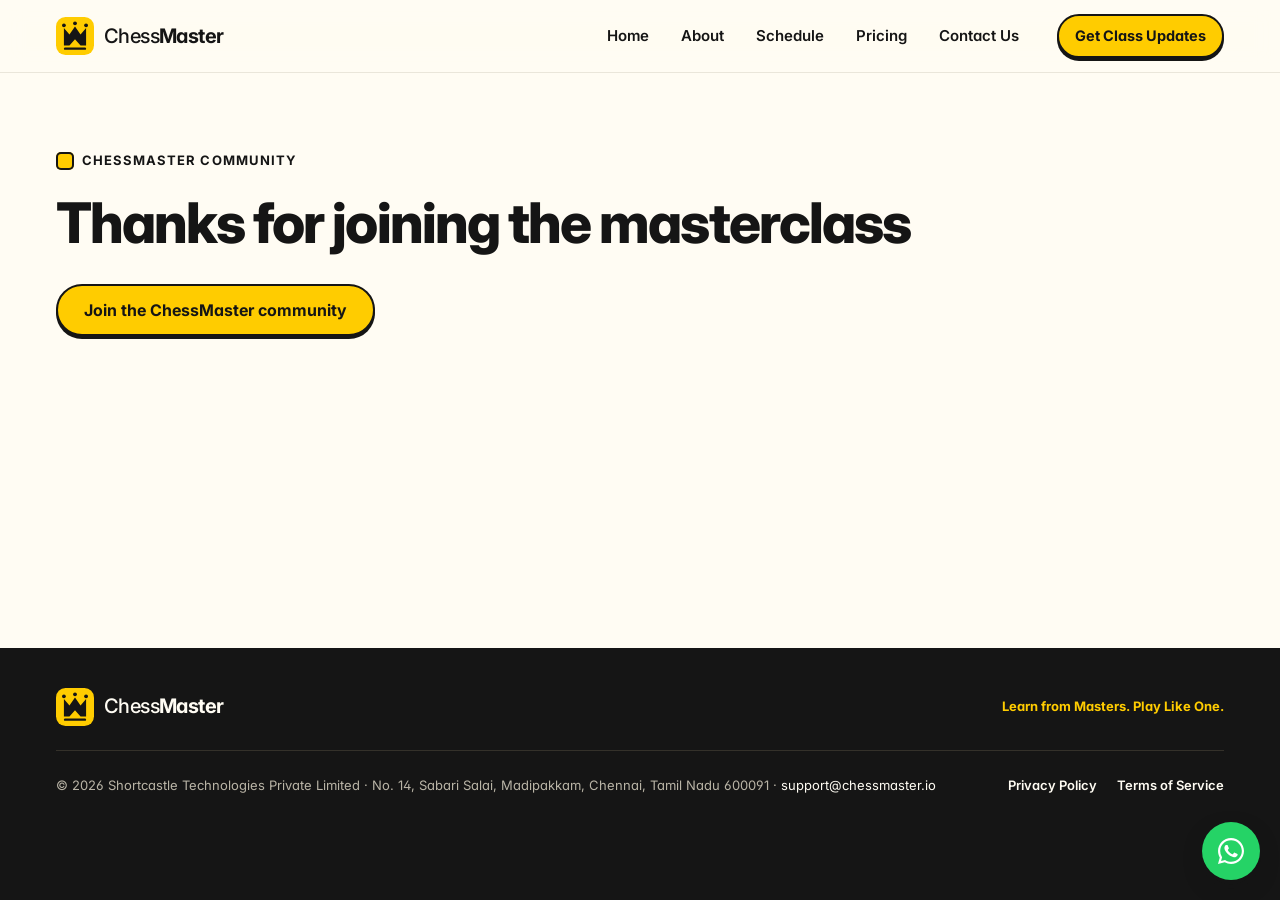
==== community.html @ 60ce81c1 "Add /community placeholder page - community.html, served at /community: "Thanks for joining the   ma" ====
<!doctype html>
<html lang="en">
<head>
<meta charset="utf-8">
<meta name="viewport" content="width=device-width, initial-scale=1, viewport-fit=cover">
<title>ChessMaster Community | ChessMaster</title>
<meta name="description" content="Thanks for joining the ChessMaster masterclass. Join the ChessMaster community on WhatsApp.">
<link rel="canonical" href="https://chessmaster.io/community">
<link rel="icon" href="data:image/svg+xml,%3Csvg xmlns='http://www.w3.org/2000/svg' viewBox='0 0 48 48'%3E%3Crect width='48' height='48' rx='12' fill='%23FFCC00'/%3E%3Cpath d='M10 36V14l7 8 7-10 7 10 7-8v22h-7l-7-8-7 8z' fill='%23151515'/%3E%3Ccircle cx='10' cy='10.5' r='2.4' fill='%23151515'/%3E%3Ccircle cx='24' cy='8' r='2.4' fill='%23151515'/%3E%3Ccircle cx='38' cy='10.5' r='2.4' fill='%23151515'/%3E%3Crect x='10' y='38.5' width='28' height='3' rx='1.5' fill='%23151515'/%3E%3C/svg%3E">
<link rel="preconnect" href="https://fonts.googleapis.com">
<link rel="preconnect" href="https://fonts.gstatic.com" crossorigin>
<link rel="stylesheet" href="https://fonts.googleapis.com/css2?family=Inter:wght@400;500;600;700;800&display=swap">
<link rel="stylesheet" href="/legal.css">
</head>
<body>
<header class="site">
  <div class="wrap hbar">
    <a class="brand" href="/" aria-label="ChessMaster home"><svg viewBox="0 0 48 48" aria-hidden="true"><rect width="48" height="48" rx="12" fill="#FFCC00"/><path d="M10 36V14l7 8 7-10 7 10 7-8v22h-7l-7-8-7 8z" fill="#151515"/><circle cx="10" cy="10.5" r="2.4" fill="#151515"/><circle cx="24" cy="8" r="2.4" fill="#151515"/><circle cx="38" cy="10.5" r="2.4" fill="#151515"/><rect x="10" y="38.5" width="28" height="3" rx="1.5" fill="#151515"/></svg><span><em>Chess</em><b>Master</b></span></a>
    <nav class="main" aria-label="Primary"><a href="/#home">Home</a><a href="/#about">About</a><a href="/#schedule">Schedule</a><a href="/#pricing">Pricing</a><a href="/#contact">Contact Us</a></nav>
    <a class="btn" href="/#schedule">Get Class Updates</a>
  </div>
</header>

<main class="wrap doc community">
  <span class="eyebrow">ChessMaster community</span>
  <h1>Thanks for joining the masterclass</h1>
  <!-- Ved: add the full content here (recording details etc.). -->
  <p class="cta"><a class="btn" href="https://chat.whatsapp.com/IRnLJjsMxNgCzK7AJ3evYm" target="_blank" rel="noopener">Join the ChessMaster community</a></p>
</main>

<footer class="site">
  <div class="wrap">
    <div class="fbrand"><a class="brand" href="/"><svg viewBox="0 0 48 48" aria-hidden="true"><rect width="48" height="48" rx="12" fill="#FFCC00"/><path d="M10 36V14l7 8 7-10 7 10 7-8v22h-7l-7-8-7 8z" fill="#151515"/><circle cx="10" cy="10.5" r="2.4" fill="#151515"/><circle cx="24" cy="8" r="2.4" fill="#151515"/><circle cx="38" cy="10.5" r="2.4" fill="#151515"/><rect x="10" y="38.5" width="28" height="3" rx="1.5" fill="#151515"/></svg><span><em>Chess</em><b>Master</b></span></a><span class="tag">Learn from Masters. Play Like One.</span></div>
    <div class="fbottom">
      <span>© 2026 Shortcastle Technologies Private Limited · No. 14, Sabari Salai, Madipakkam, Chennai, Tamil Nadu 600091 · <a href="mailto:support@chessmaster.io">support@chessmaster.io</a></span>
      <span class="flinks"><a href="/privacy">Privacy Policy</a><a href="/terms">Terms of Service</a></span>
    </div>
  </div>
</footer>
<a class="wa-fab" href="https://wa.me/13642058191" target="_blank" rel="noopener" aria-label="Chat with us on WhatsApp" title="Chat with us on WhatsApp"><svg viewBox="0 0 32 32" aria-hidden="true"><path fill="currentColor" d="M16.04 3C8.86 3 3.03 8.82 3.03 16c0 2.3.6 4.53 1.74 6.5L3 29l6.68-1.75A12.95 12.95 0 0 0 16.04 29C23.2 29 29 23.18 29 16S23.2 3 16.04 3Zm0 23.8c-1.98 0-3.92-.53-5.61-1.54l-.4-.24-3.97 1.04 1.06-3.86-.26-.4A10.76 10.76 0 0 1 5.2 16c0-5.97 4.86-10.83 10.84-10.83 5.97 0 10.8 4.86 10.8 10.83 0 5.98-4.83 10.8-10.8 10.8Zm5.94-8.1c-.33-.16-1.93-.95-2.23-1.06-.3-.11-.52-.16-.73.17-.22.32-.84 1.05-1.03 1.27-.19.22-.38.24-.71.08-.33-.16-1.38-.51-2.62-1.62-.97-.86-1.62-1.93-1.81-2.25-.19-.33-.02-.5.14-.66.15-.15.33-.38.49-.57.16-.19.22-.33.33-.55.11-.22.05-.41-.03-.57-.08-.16-.73-1.77-1.01-2.42-.26-.64-.53-.55-.73-.56h-.62c-.22 0-.57.08-.87.41-.3.33-1.14 1.11-1.14 2.71 0 1.6 1.17 3.14 1.33 3.36.16.22 2.3 3.5 5.56 4.91.78.34 1.38.54 1.86.69.78.25 1.49.21 2.05.13.63-.09 1.93-.79 2.2-1.55.27-.76.27-1.42.19-1.55-.08-.14-.3-.22-.62-.38Z"/></svg></a>
</body>
</html>
---- legal.css ----
/* Shared styles for the standalone legal pages (/privacy, /terms). Tokens match index.html. */
:root{
  --y:#FFCC00; --ink:#151515; --bg:#FFFCF3; --bg2:#FFF3C4; --card:#FFFFFF; --fg:#151515; --muted:#5E5B54; --line:#EAE6DA;
  --band:#151515; --band-fg:#FFFCF3; --band-muted:#B9B4A6; --band-line:#34312A;
  --font:'Inter',ui-sans-serif,system-ui,-apple-system,'Segoe UI',Roboto,Arial,sans-serif;
  --cap:.8125rem;
  color-scheme:light;
  --gut:max(16px,env(safe-area-inset-left,0px));
}
*,*::before,*::after{box-sizing:border-box}
html,body{overflow-x:clip}
html{scroll-behavior:smooth;scroll-padding-top:88px}
body{margin:0;background:var(--bg);color:var(--fg);font-family:var(--font);font-size:clamp(1rem,.96rem + .2vw,1.0625rem);line-height:1.65;-webkit-font-smoothing:antialiased;font-feature-settings:"cv11","ss01"}
h1,h2,h3{margin:0;line-height:1.1;letter-spacing:-.025em;text-wrap:balance;font-weight:800}
p{margin:0}
a{color:inherit}
:focus-visible{outline:3px solid var(--y);outline-offset:2px;box-shadow:0 0 0 5px var(--ink);border-radius:6px}
.wrap{max-width:1200px;margin-inline:auto;padding-left:var(--gut);padding-right:max(16px,env(safe-area-inset-right,0px))}

/* Header */
header.site{position:sticky;top:0;z-index:50;background:color-mix(in srgb,var(--bg) 88%,transparent);backdrop-filter:saturate(1.4) blur(12px);-webkit-backdrop-filter:saturate(1.4) blur(12px);border-bottom:1px solid var(--line)}
.hbar{display:flex;align-items:center;gap:24px;height:72px}
.brand{display:inline-flex;align-items:center;gap:10px;text-decoration:none;font-weight:800;font-size:1.25rem;letter-spacing:-.03em}
.brand svg{width:38px;height:38px;flex:none}
.brand em{font-style:normal;font-weight:500}
nav.main{display:flex;gap:4px;margin-left:auto}
nav.main a{text-decoration:none;font-weight:600;font-size:.9375rem;padding:10px 14px;border-radius:999px}
nav.main a:hover{background:var(--bg2)}
.btn{display:inline-flex;align-items:center;justify-content:center;min-height:44px;padding:0 16px;border-radius:999px;font-weight:700;font-size:.9063rem;text-decoration:none;border:2px solid var(--ink);background:var(--y);color:var(--ink);box-shadow:0 3px 0 var(--ink);white-space:nowrap;transition:transform .18s,box-shadow .18s}
.btn:hover{transform:translateY(-2px);box-shadow:0 5px 0 var(--ink)}
@media (max-width:960px){nav.main{display:none}.hbar .btn{margin-left:auto}}
@media (max-width:420px){.hbar .btn{padding:0 12px;font-size:.8438rem}}

/* Document */
.doc{padding-block:clamp(40px,6vw,80px) clamp(24px,4vw,48px)}
.eyebrow{display:inline-flex;align-items:center;gap:8px;font-size:var(--cap);font-weight:700;letter-spacing:.08em;text-transform:uppercase}
.eyebrow::before{content:"";width:18px;height:18px;border-radius:5px;background:var(--y);box-shadow:inset 0 0 0 2px var(--ink)}
.doc h1{font-size:clamp(2.25rem,1.5rem + 3vw,3.5rem);letter-spacing:-.035em;line-height:1.04;margin-top:16px}
.doc .lead{color:var(--muted);font-size:1.0625rem;max-width:62ch;margin-top:16px}
.doc .updated{font-size:var(--cap);color:var(--muted);margin-top:12px}
.dgrid{display:grid;grid-template-columns:240px minmax(0,1fr);gap:clamp(32px,5vw,64px);margin-top:clamp(32px,4vw,56px);align-items:start}
.toc{position:sticky;top:96px;font-size:.875rem}
.toc b{display:block;font-size:.75rem;letter-spacing:.1em;text-transform:uppercase;margin-bottom:10px}
.toc ol{margin:0;padding:0 0 0 18px;display:grid;gap:6px;color:var(--muted)}
.toc a{text-decoration:none}
.toc a:hover{color:var(--fg);text-decoration:underline}
.body{max-width:72ch}
.body section{padding-bottom:28px;margin-bottom:28px;border-bottom:1px solid var(--line)}
.body section:last-child{border-bottom:0}
.body h2{font-size:clamp(1.3125rem,1.2rem + .5vw,1.625rem);margin-bottom:12px}
.body p+p,.body p+ul,.body ul+p{margin-top:12px}
.body ul{margin:0;padding-left:22px;display:grid;gap:6px}
.body a{text-decoration-thickness:1px;text-underline-offset:3px}
.body address{font-style:normal}
.card{background:var(--card);border:1px solid var(--line);border-radius:16px;padding:16px 20px;margin-top:12px}
.todo{background:var(--bg2);border:2px dashed var(--ink);border-radius:16px;padding:16px 20px}
.todo b{display:block;margin-bottom:4px}
@media (max-width:860px){.dgrid{grid-template-columns:1fr}.toc{position:static;background:var(--card);border:1px solid var(--line);border-radius:16px;padding:16px 20px}}

/* Footer */
footer.site{background:var(--band);color:var(--band-fg);margin-top:clamp(40px,6vw,80px);padding-block:40px calc(104px + env(safe-area-inset-bottom,0px))}
.fbottom{display:flex;flex-wrap:wrap;justify-content:space-between;align-items:center;gap:12px 24px;font-size:.8125rem;color:var(--band-muted)}
.fbottom a{color:var(--band-fg);text-decoration:none}
.fbottom a:hover{color:var(--y)}
.flinks{display:flex;gap:20px;font-weight:600}
.fbrand{display:flex;justify-content:space-between;flex-wrap:wrap;gap:16px;align-items:center;padding-bottom:24px;margin-bottom:24px;border-bottom:1px solid var(--band-line)}
.fbrand .brand{color:var(--band-fg)}
.fbrand .tag{color:var(--y);font-weight:700;font-size:.8125rem}

/* Floating WhatsApp button (same as index.html) */
.wa-fab{position:fixed;right:max(20px,env(safe-area-inset-right,0px));bottom:calc(20px + env(safe-area-inset-bottom,0px));z-index:45;width:58px;height:58px;border-radius:50%;display:grid;place-items:center;background:#25D366;color:#fff;box-shadow:0 8px 24px -6px rgba(21,21,21,.45);transition:transform .2s,box-shadow .2s}
.wa-fab svg{width:32px;height:32px}
.wa-fab:hover{transform:scale(1.07)}
.wa-fab:focus-visible{outline:3px solid var(--ink);outline-offset:3px}
@media (max-width:520px){.wa-fab{width:52px;height:52px;right:16px;bottom:calc(16px + env(safe-area-inset-bottom,0px))}.wa-fab svg{width:28px;height:28px}}
@media print{header.site,.wa-fab,.toc,footer.site .fbrand{display:none}footer.site{background:none;color:#000}.fbottom,.fbottom a{color:#000}}

/* /community: placeholder content area */
.community .cta{margin-top:32px}
.community .btn{min-height:52px;padding:0 26px;font-size:1rem}
/* Short page: keep the footer at the bottom of the screen */
body:has(main.community){display:flex;flex-direction:column;min-height:100vh;min-height:100svh}
main.community{flex:1 0 auto;width:100%}
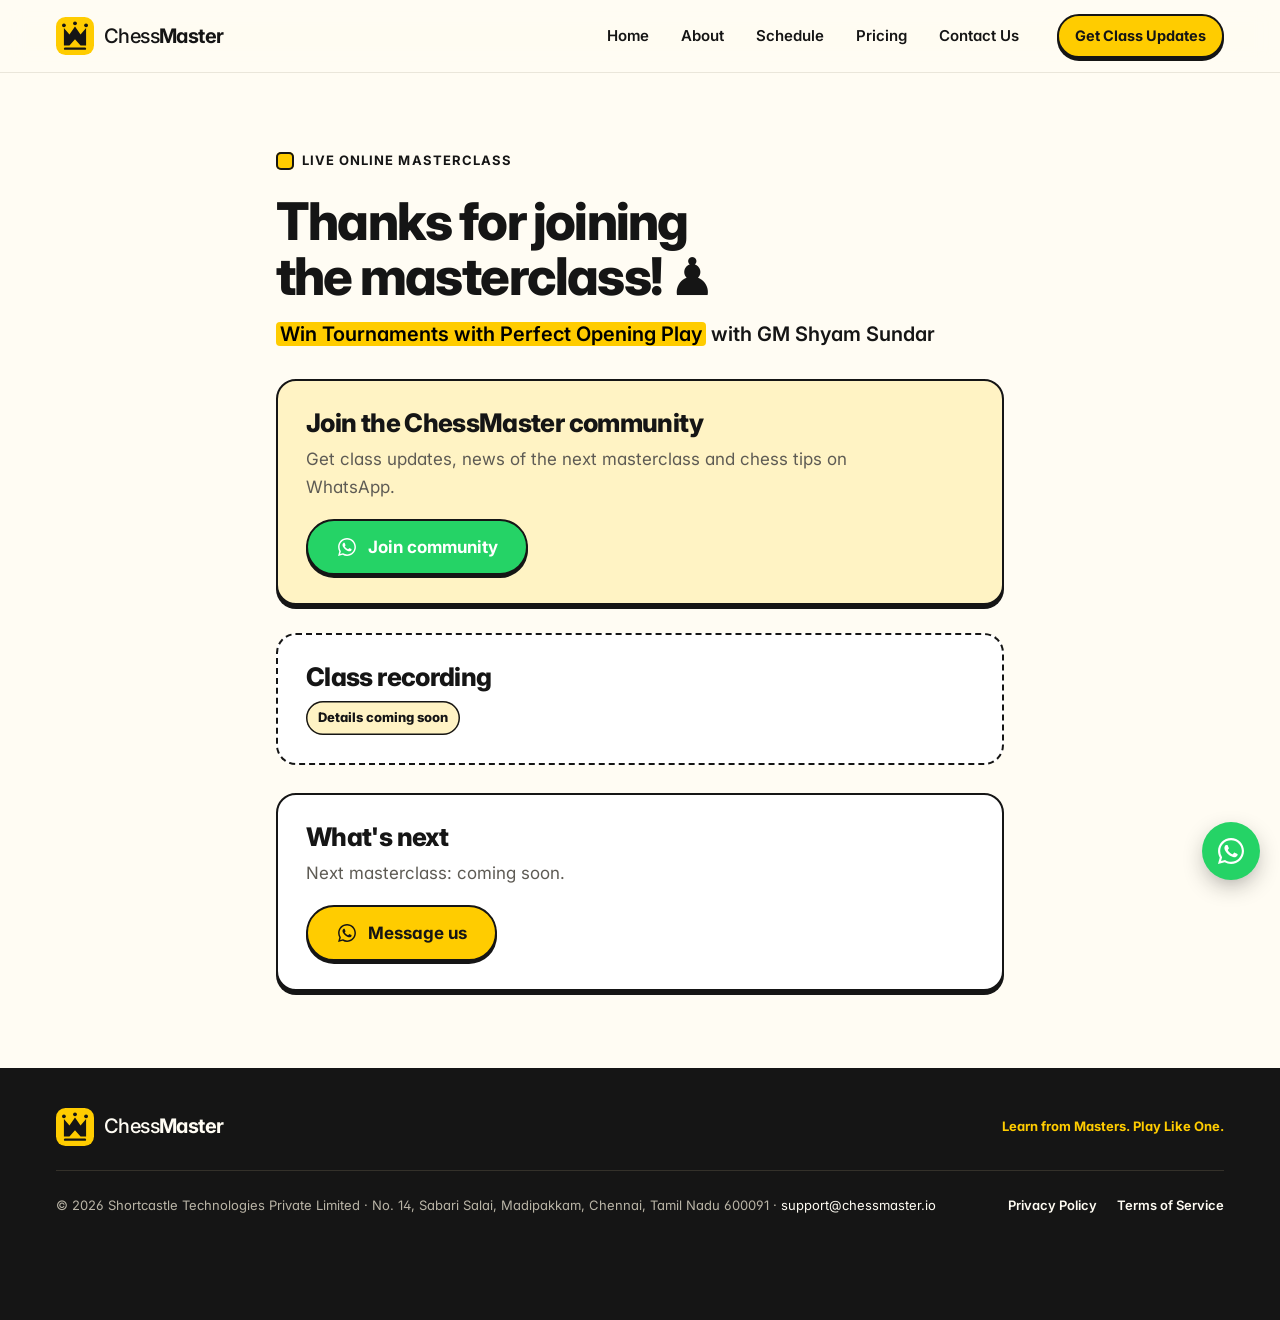
==== commit 250fd07b: "Add /community: post-masterclass page (join WhatsApp community, recording placeholder, what's next) " ====
--- a/community.html
+++ b/community.html
@@ -3,14 +3,32 @@
 <head>
 <meta charset="utf-8">
 <meta name="viewport" content="width=device-width, initial-scale=1, viewport-fit=cover">
-<title>ChessMaster Community | ChessMaster</title>
-<meta name="description" content="Thanks for joining the ChessMaster masterclass. Join the ChessMaster community on WhatsApp.">
+<title>Thanks for joining | ChessMaster</title>
+<meta name="description" content="Thanks for joining GM Shyam Sundar's masterclass. Join the ChessMaster community on WhatsApp.">
+<meta name="robots" content="noindex">
 <link rel="canonical" href="https://chessmaster.io/community">
 <link rel="icon" href="data:image/svg+xml,%3Csvg xmlns='http://www.w3.org/2000/svg' viewBox='0 0 48 48'%3E%3Crect width='48' height='48' rx='12' fill='%23FFCC00'/%3E%3Cpath d='M10 36V14l7 8 7-10 7 10 7-8v22h-7l-7-8-7 8z' fill='%23151515'/%3E%3Ccircle cx='10' cy='10.5' r='2.4' fill='%23151515'/%3E%3Ccircle cx='24' cy='8' r='2.4' fill='%23151515'/%3E%3Ccircle cx='38' cy='10.5' r='2.4' fill='%23151515'/%3E%3Crect x='10' y='38.5' width='28' height='3' rx='1.5' fill='%23151515'/%3E%3C/svg%3E">
 <link rel="preconnect" href="https://fonts.googleapis.com">
 <link rel="preconnect" href="https://fonts.gstatic.com" crossorigin>
 <link rel="stylesheet" href="https://fonts.googleapis.com/css2?family=Inter:wght@400;500;600;700;800&display=swap">
 <link rel="stylesheet" href="/legal.css">
+<style>
+.cm{padding-block:clamp(40px,6vw,80px) 0;display:grid;gap:clamp(20px,3vw,28px);max-width:760px}
+.cm h1{font-size:clamp(2.125rem,1.4rem + 3vw,3.25rem);letter-spacing:-.035em;line-height:1.06;margin-top:16px}
+.cm .sub{font-size:clamp(1.0625rem,1rem + .4vw,1.25rem);font-weight:600;margin-top:14px}
+.cm .sub mark{background:var(--y);padding:0 .2em;border-radius:4px}
+.box{background:var(--card);border:2px solid var(--ink);border-radius:20px;box-shadow:0 4px 0 var(--ink);padding:clamp(20px,3vw,28px)}
+.box h2{font-size:clamp(1.3125rem,1.2rem + .5vw,1.625rem)}
+.box p{color:var(--muted);margin-top:8px;max-width:56ch}
+.box .btn{margin-top:18px}
+.box.main{background:var(--bg2)}
+.btn.big{min-height:56px;padding:0 28px;font-size:1.0625rem;gap:10px}
+.btn.big svg{width:22px;height:22px}
+.btn.wa{background:#25D366;color:#fff}
+.box.soon{border-style:dashed;box-shadow:none}
+.pill{display:inline-block;margin-top:10px;font-size:.8125rem;font-weight:800;padding:6px 12px;border-radius:999px;background:var(--bg2);box-shadow:inset 0 0 0 1.5px var(--ink)}
+@media (max-width:520px){.btn.big{width:100%}}
+</style>
 </head>
 <body>
 <header class="site">
@@ -21,11 +39,29 @@
   </div>
 </header>
 
-<main class="wrap doc community">
-  <span class="eyebrow">ChessMaster community</span>
-  <h1>Thanks for joining the masterclass</h1>
-  <!-- Ved: add the full content here (recording details etc.). -->
-  <p class="cta"><a class="btn" href="https://chat.whatsapp.com/IRnLJjsMxNgCzK7AJ3evYm" target="_blank" rel="noopener">Join the ChessMaster community</a></p>
+<main class="wrap cm">
+  <div>
+    <span class="eyebrow">Live online masterclass</span>
+    <h1>Thanks for joining the masterclass! ♟️</h1>
+    <p class="sub"><mark>Win Tournaments with Perfect Opening Play</mark> with GM Shyam Sundar</p>
+  </div>
+
+  <section class="box main" aria-labelledby="join">
+    <h2 id="join">Join the ChessMaster community</h2>
+    <p>Get class updates, news of the next masterclass and chess tips on WhatsApp.</p>
+    <a class="btn big wa" href="https://chat.whatsapp.com/IRnLJjsMxNgCzK7AJ3evYm" target="_blank" rel="noopener"><svg viewBox="0 0 32 32" aria-hidden="true"><path fill="currentColor" d="M16.04 3C8.86 3 3.03 8.82 3.03 16c0 2.3.6 4.53 1.74 6.5L3 29l6.68-1.75A12.95 12.95 0 0 0 16.04 29C23.2 29 29 23.18 29 16S23.2 3 16.04 3Zm0 23.8c-1.98 0-3.92-.53-5.61-1.54l-.4-.24-3.97 1.04 1.06-3.86-.26-.4A10.76 10.76 0 0 1 5.2 16c0-5.97 4.86-10.83 10.84-10.83 5.97 0 10.8 4.86 10.8 10.83 0 5.98-4.83 10.8-10.8 10.8Zm5.94-8.1c-.33-.16-1.93-.95-2.23-1.06-.3-.11-.52-.16-.73.17-.22.32-.84 1.05-1.03 1.27-.19.22-.38.24-.71.08-.33-.16-1.38-.51-2.62-1.62-.97-.86-1.62-1.93-1.81-2.25-.19-.33-.02-.5.14-.66.15-.15.33-.38.49-.57.16-.19.22-.33.33-.55.11-.22.05-.41-.03-.57-.08-.16-.73-1.77-1.01-2.42-.26-.64-.53-.55-.73-.56h-.62c-.22 0-.57.08-.87.41-.3.33-1.14 1.11-1.14 2.71 0 1.6 1.17 3.14 1.33 3.36.16.22 2.3 3.5 5.56 4.91.78.34 1.38.54 1.86.69.78.25 1.49.21 2.05.13.63-.09 1.93-.79 2.2-1.55.27-.76.27-1.42.19-1.55-.08-.14-.3-.22-.62-.38Z"/></svg>Join community</a>
+  </section>
+
+  <section class="box soon" aria-labelledby="rec">
+    <h2 id="rec">Class recording</h2>
+    <span class="pill">Details coming soon</span>
+  </section>
+
+  <section class="box" aria-labelledby="next">
+    <h2 id="next">What's next</h2>
+    <p>Next masterclass: coming soon.</p>
+    <a class="btn big" href="/help" target="_blank" rel="noopener"><svg viewBox="0 0 32 32" aria-hidden="true"><path fill="currentColor" d="M16.04 3C8.86 3 3.03 8.82 3.03 16c0 2.3.6 4.53 1.74 6.5L3 29l6.68-1.75A12.95 12.95 0 0 0 16.04 29C23.2 29 29 23.18 29 16S23.2 3 16.04 3Zm0 23.8c-1.98 0-3.92-.53-5.61-1.54l-.4-.24-3.97 1.04 1.06-3.86-.26-.4A10.76 10.76 0 0 1 5.2 16c0-5.97 4.86-10.83 10.84-10.83 5.97 0 10.8 4.86 10.8 10.83 0 5.98-4.83 10.8-10.8 10.8Zm5.94-8.1c-.33-.16-1.93-.95-2.23-1.06-.3-.11-.52-.16-.73.17-.22.32-.84 1.05-1.03 1.27-.19.22-.38.24-.71.08-.33-.16-1.38-.51-2.62-1.62-.97-.86-1.62-1.93-1.81-2.25-.19-.33-.02-.5.14-.66.15-.15.33-.38.49-.57.16-.19.22-.33.33-.55.11-.22.05-.41-.03-.57-.08-.16-.73-1.77-1.01-2.42-.26-.64-.53-.55-.73-.56h-.62c-.22 0-.57.08-.87.41-.3.33-1.14 1.11-1.14 2.71 0 1.6 1.17 3.14 1.33 3.36.16.22 2.3 3.5 5.56 4.91.78.34 1.38.54 1.86.69.78.25 1.49.21 2.05.13.63-.09 1.93-.79 2.2-1.55.27-.76.27-1.42.19-1.55-.08-.14-.3-.22-.62-.38Z"/></svg>Message us</a>
+  </section>
 </main>
 
 <footer class="site">
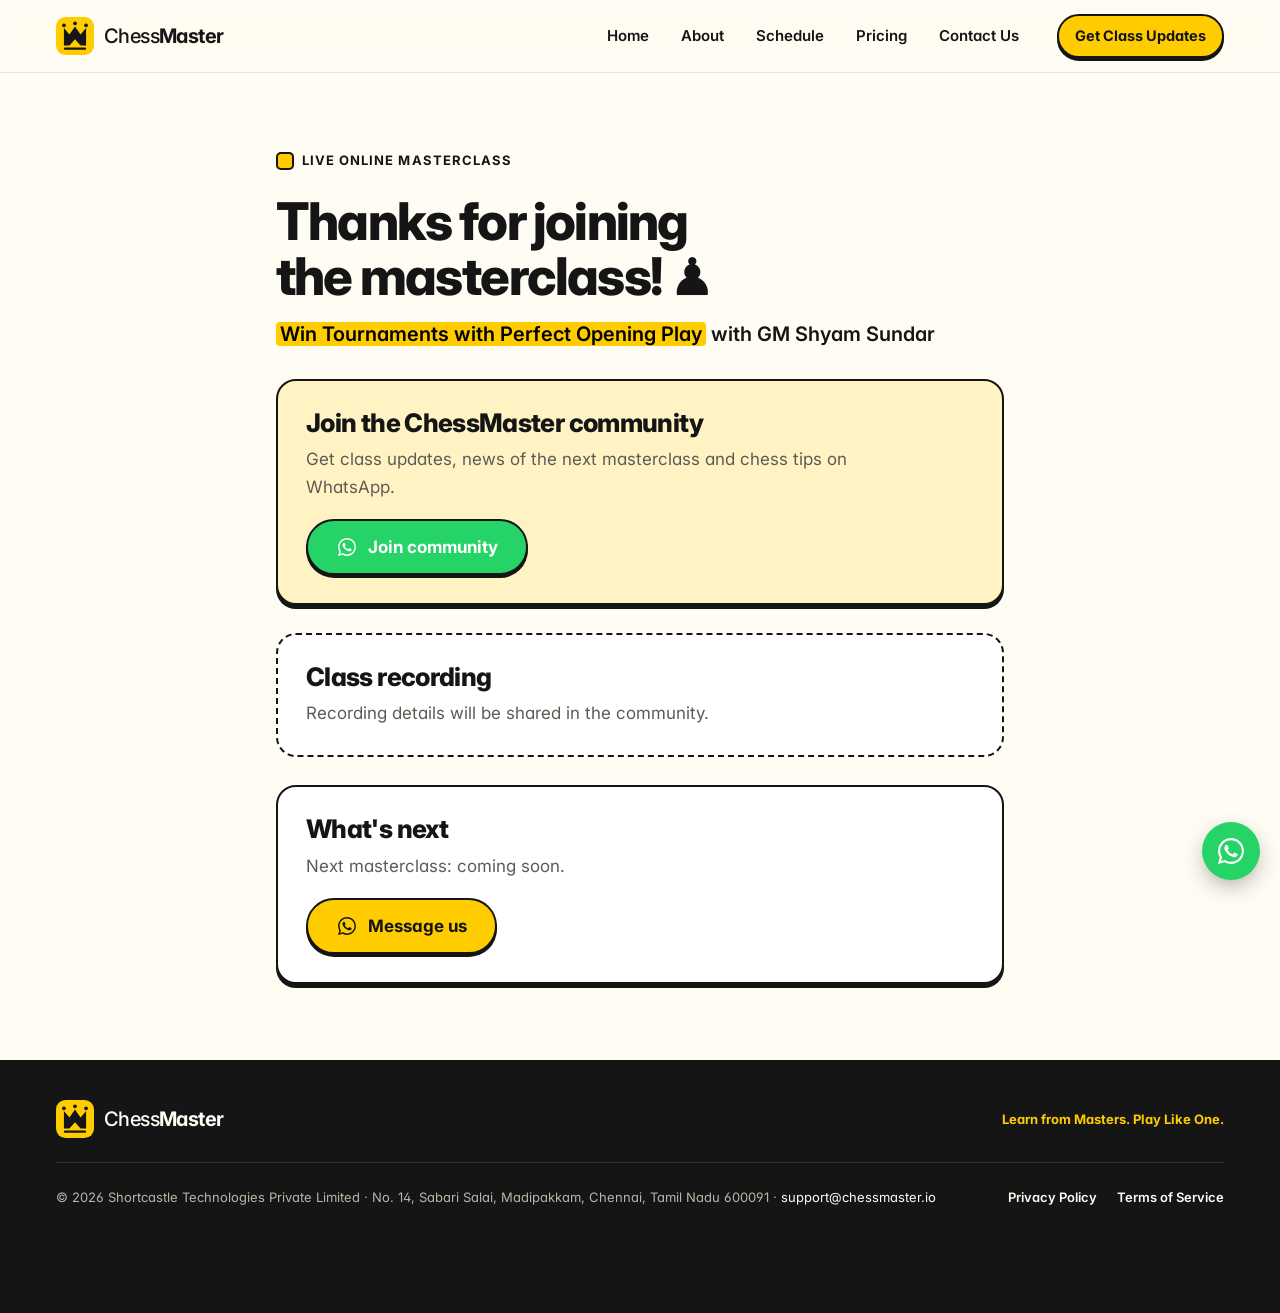
==== commit 37ac1478: "Community page: recording details will be shared in the community Co-Authored-By: Claude Opus 5.5 <n" ====
--- a/community.html
+++ b/community.html
@@ -54,7 +54,7 @@
 
   <section class="box soon" aria-labelledby="rec">
     <h2 id="rec">Class recording</h2>
-    <span class="pill">Details coming soon</span>
+    <p>Recording details will be shared in the community.</p>
   </section>
 
   <section class="box" aria-labelledby="next">
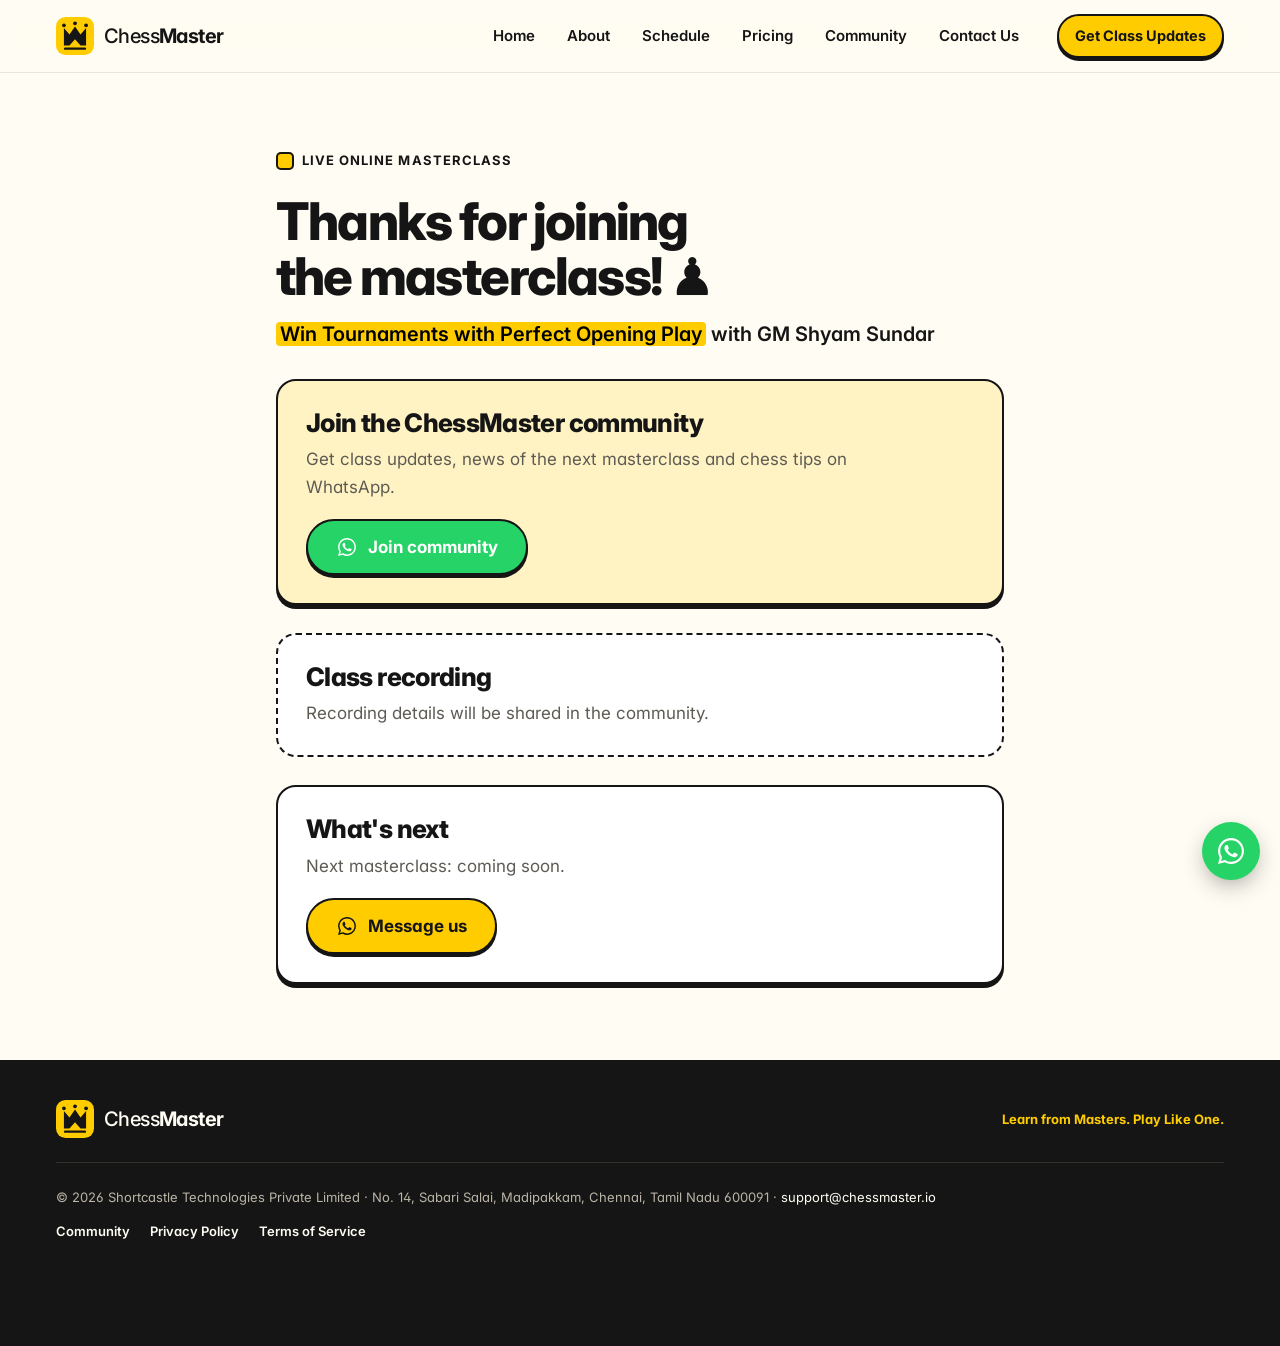
==== commit 109023ac: "19 Nov masterclass ended: static /webinar, Past masterclasses on home, Community link - /webinar: en" ====
--- a/community.html
+++ b/community.html
@@ -34,7 +34,7 @@
 <header class="site">
   <div class="wrap hbar">
     <a class="brand" href="/" aria-label="ChessMaster home"><svg viewBox="0 0 48 48" aria-hidden="true"><rect width="48" height="48" rx="12" fill="#FFCC00"/><path d="M10 36V14l7 8 7-10 7 10 7-8v22h-7l-7-8-7 8z" fill="#151515"/><circle cx="10" cy="10.5" r="2.4" fill="#151515"/><circle cx="24" cy="8" r="2.4" fill="#151515"/><circle cx="38" cy="10.5" r="2.4" fill="#151515"/><rect x="10" y="38.5" width="28" height="3" rx="1.5" fill="#151515"/></svg><span><em>Chess</em><b>Master</b></span></a>
-    <nav class="main" aria-label="Primary"><a href="/#home">Home</a><a href="/#about">About</a><a href="/#schedule">Schedule</a><a href="/#pricing">Pricing</a><a href="/#contact">Contact Us</a></nav>
+    <nav class="main" aria-label="Primary"><a href="/#home">Home</a><a href="/#about">About</a><a href="/#schedule">Schedule</a><a href="/#pricing">Pricing</a><a href="/community" aria-current="page">Community</a><a href="/#contact">Contact Us</a></nav>
     <a class="btn" href="/#schedule">Get Class Updates</a>
   </div>
 </header>
@@ -60,7 +60,7 @@
   <section class="box" aria-labelledby="next">
     <h2 id="next">What's next</h2>
     <p>Next masterclass: coming soon.</p>
-    <a class="btn big" href="/help" target="_blank" rel="noopener"><svg viewBox="0 0 32 32" aria-hidden="true"><path fill="currentColor" d="M16.04 3C8.86 3 3.03 8.82 3.03 16c0 2.3.6 4.53 1.74 6.5L3 29l6.68-1.75A12.95 12.95 0 0 0 16.04 29C23.2 29 29 23.18 29 16S23.2 3 16.04 3Zm0 23.8c-1.98 0-3.92-.53-5.61-1.54l-.4-.24-3.97 1.04 1.06-3.86-.26-.4A10.76 10.76 0 0 1 5.2 16c0-5.97 4.86-10.83 10.84-10.83 5.97 0 10.8 4.86 10.8 10.83 0 5.98-4.83 10.8-10.8 10.8Zm5.94-8.1c-.33-.16-1.93-.95-2.23-1.06-.3-.11-.52-.16-.73.17-.22.32-.84 1.05-1.03 1.27-.19.22-.38.24-.71.08-.33-.16-1.38-.51-2.62-1.62-.97-.86-1.62-1.93-1.81-2.25-.19-.33-.02-.5.14-.66.15-.15.33-.38.49-.57.16-.19.22-.33.33-.55.11-.22.05-.41-.03-.57-.08-.16-.73-1.77-1.01-2.42-.26-.64-.53-.55-.73-.56h-.62c-.22 0-.57.08-.87.41-.3.33-1.14 1.11-1.14 2.71 0 1.6 1.17 3.14 1.33 3.36.16.22 2.3 3.5 5.56 4.91.78.34 1.38.54 1.86.69.78.25 1.49.21 2.05.13.63-.09 1.93-.79 2.2-1.55.27-.76.27-1.42.19-1.55-.08-.14-.3-.22-.62-.38Z"/></svg>Message us</a>
+    <a class="btn big" href="https://wa.me/13642058191?text=Hi!%20Tell%20me%20about%20the%20next%20masterclass." target="_blank" rel="noopener"><svg viewBox="0 0 32 32" aria-hidden="true"><path fill="currentColor" d="M16.04 3C8.86 3 3.03 8.82 3.03 16c0 2.3.6 4.53 1.74 6.5L3 29l6.68-1.75A12.95 12.95 0 0 0 16.04 29C23.2 29 29 23.18 29 16S23.2 3 16.04 3Zm0 23.8c-1.98 0-3.92-.53-5.61-1.54l-.4-.24-3.97 1.04 1.06-3.86-.26-.4A10.76 10.76 0 0 1 5.2 16c0-5.97 4.86-10.83 10.84-10.83 5.97 0 10.8 4.86 10.8 10.83 0 5.98-4.83 10.8-10.8 10.8Zm5.94-8.1c-.33-.16-1.93-.95-2.23-1.06-.3-.11-.52-.16-.73.17-.22.32-.84 1.05-1.03 1.27-.19.22-.38.24-.71.08-.33-.16-1.38-.51-2.62-1.62-.97-.86-1.62-1.93-1.81-2.25-.19-.33-.02-.5.14-.66.15-.15.33-.38.49-.57.16-.19.22-.33.33-.55.11-.22.05-.41-.03-.57-.08-.16-.73-1.77-1.01-2.42-.26-.64-.53-.55-.73-.56h-.62c-.22 0-.57.08-.87.41-.3.33-1.14 1.11-1.14 2.71 0 1.6 1.17 3.14 1.33 3.36.16.22 2.3 3.5 5.56 4.91.78.34 1.38.54 1.86.69.78.25 1.49.21 2.05.13.63-.09 1.93-.79 2.2-1.55.27-.76.27-1.42.19-1.55-.08-.14-.3-.22-.62-.38Z"/></svg>Message us</a>
   </section>
 </main>
 
@@ -69,7 +69,7 @@
     <div class="fbrand"><a class="brand" href="/"><svg viewBox="0 0 48 48" aria-hidden="true"><rect width="48" height="48" rx="12" fill="#FFCC00"/><path d="M10 36V14l7 8 7-10 7 10 7-8v22h-7l-7-8-7 8z" fill="#151515"/><circle cx="10" cy="10.5" r="2.4" fill="#151515"/><circle cx="24" cy="8" r="2.4" fill="#151515"/><circle cx="38" cy="10.5" r="2.4" fill="#151515"/><rect x="10" y="38.5" width="28" height="3" rx="1.5" fill="#151515"/></svg><span><em>Chess</em><b>Master</b></span></a><span class="tag">Learn from Masters. Play Like One.</span></div>
     <div class="fbottom">
       <span>© 2026 Shortcastle Technologies Private Limited · No. 14, Sabari Salai, Madipakkam, Chennai, Tamil Nadu 600091 · <a href="mailto:support@chessmaster.io">support@chessmaster.io</a></span>
-      <span class="flinks"><a href="/privacy">Privacy Policy</a><a href="/terms">Terms of Service</a></span>
+      <span class="flinks"><a href="/community" aria-current="page">Community</a><a href="/privacy">Privacy Policy</a><a href="/terms">Terms of Service</a></span>
     </div>
   </div>
 </footer>
